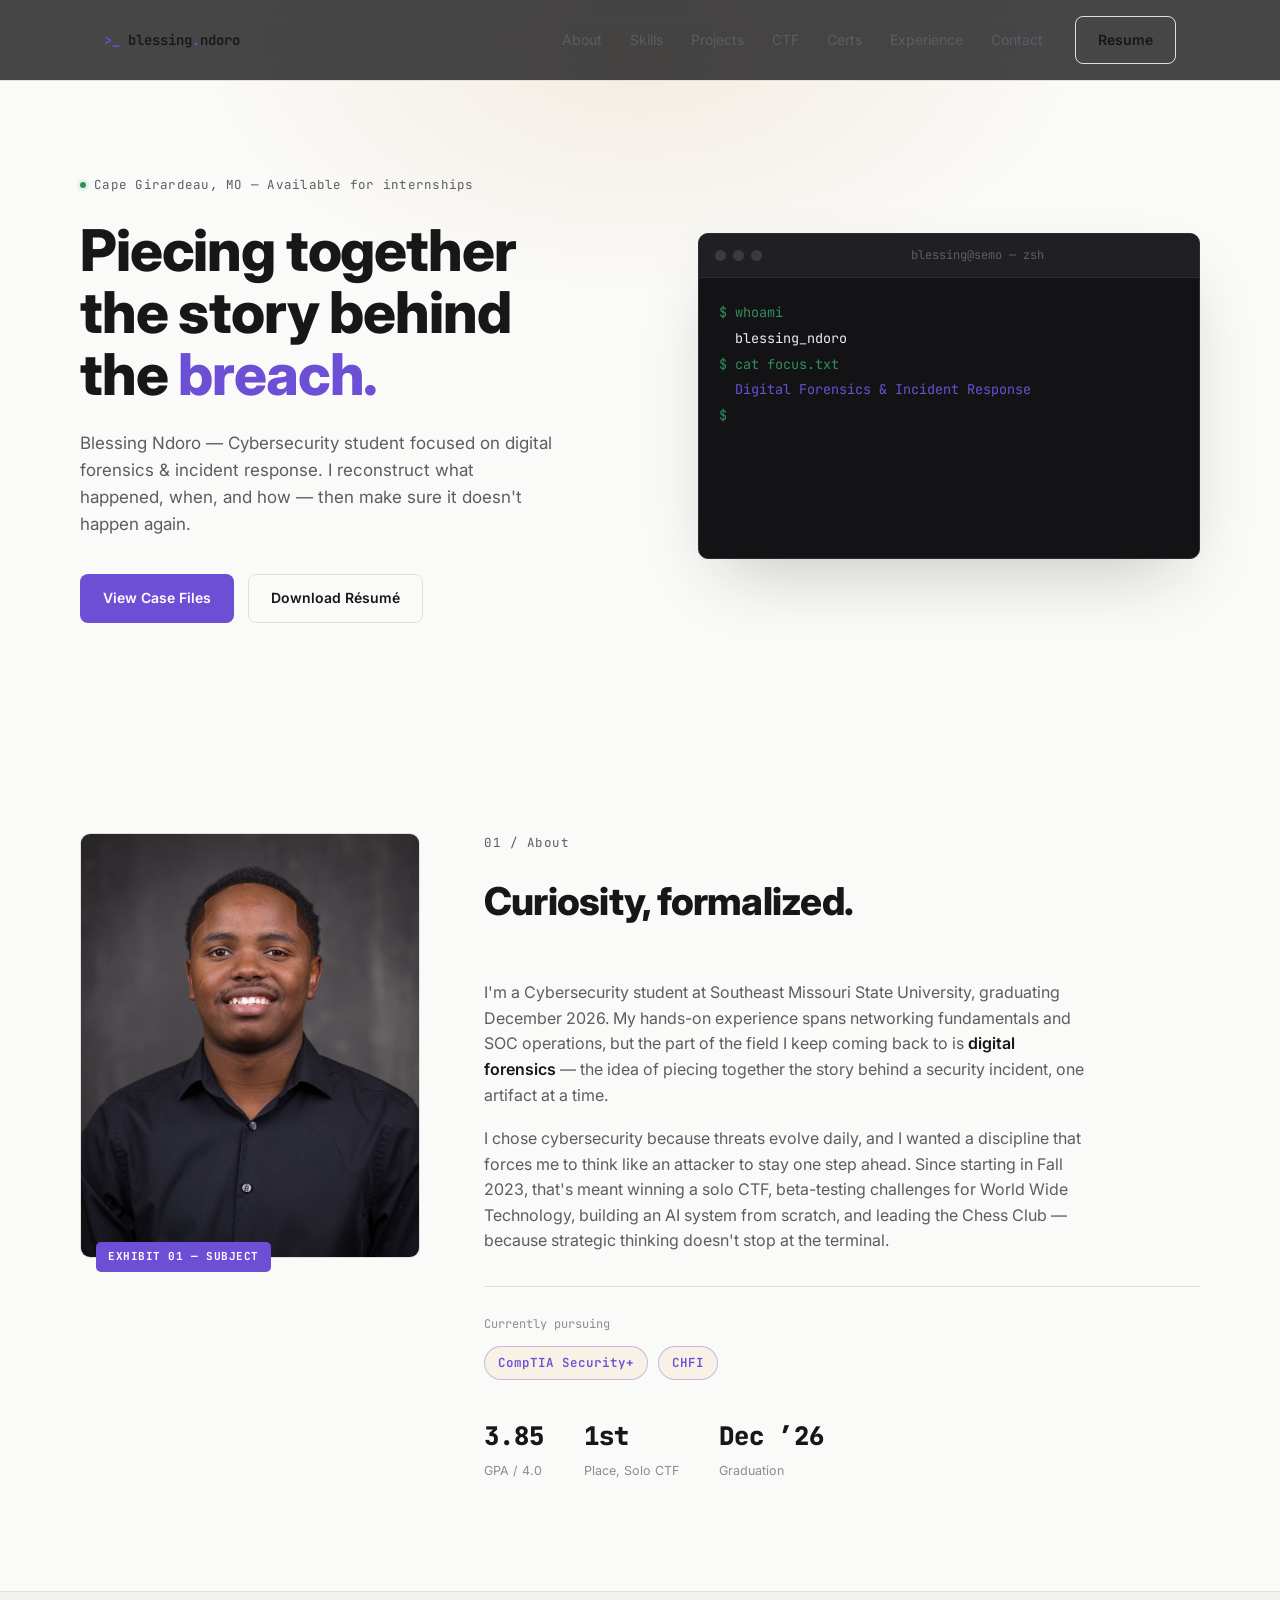
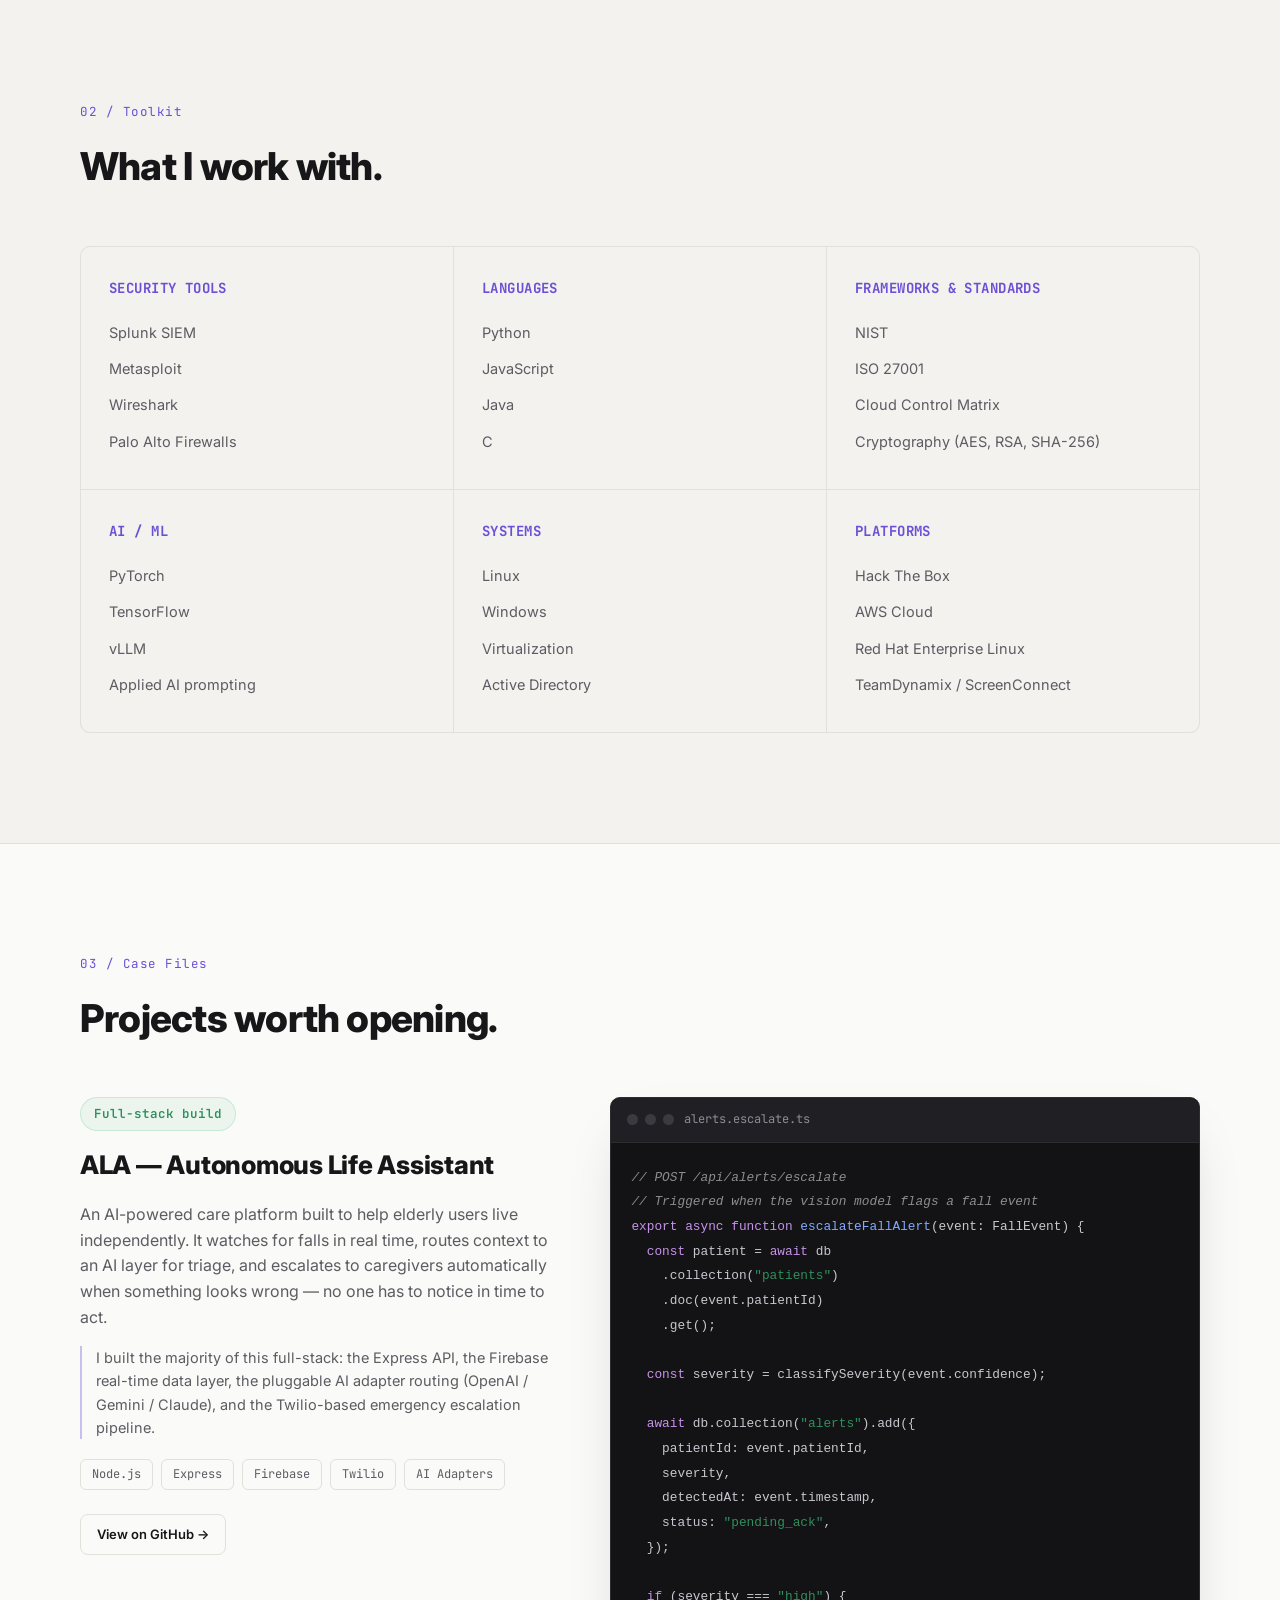
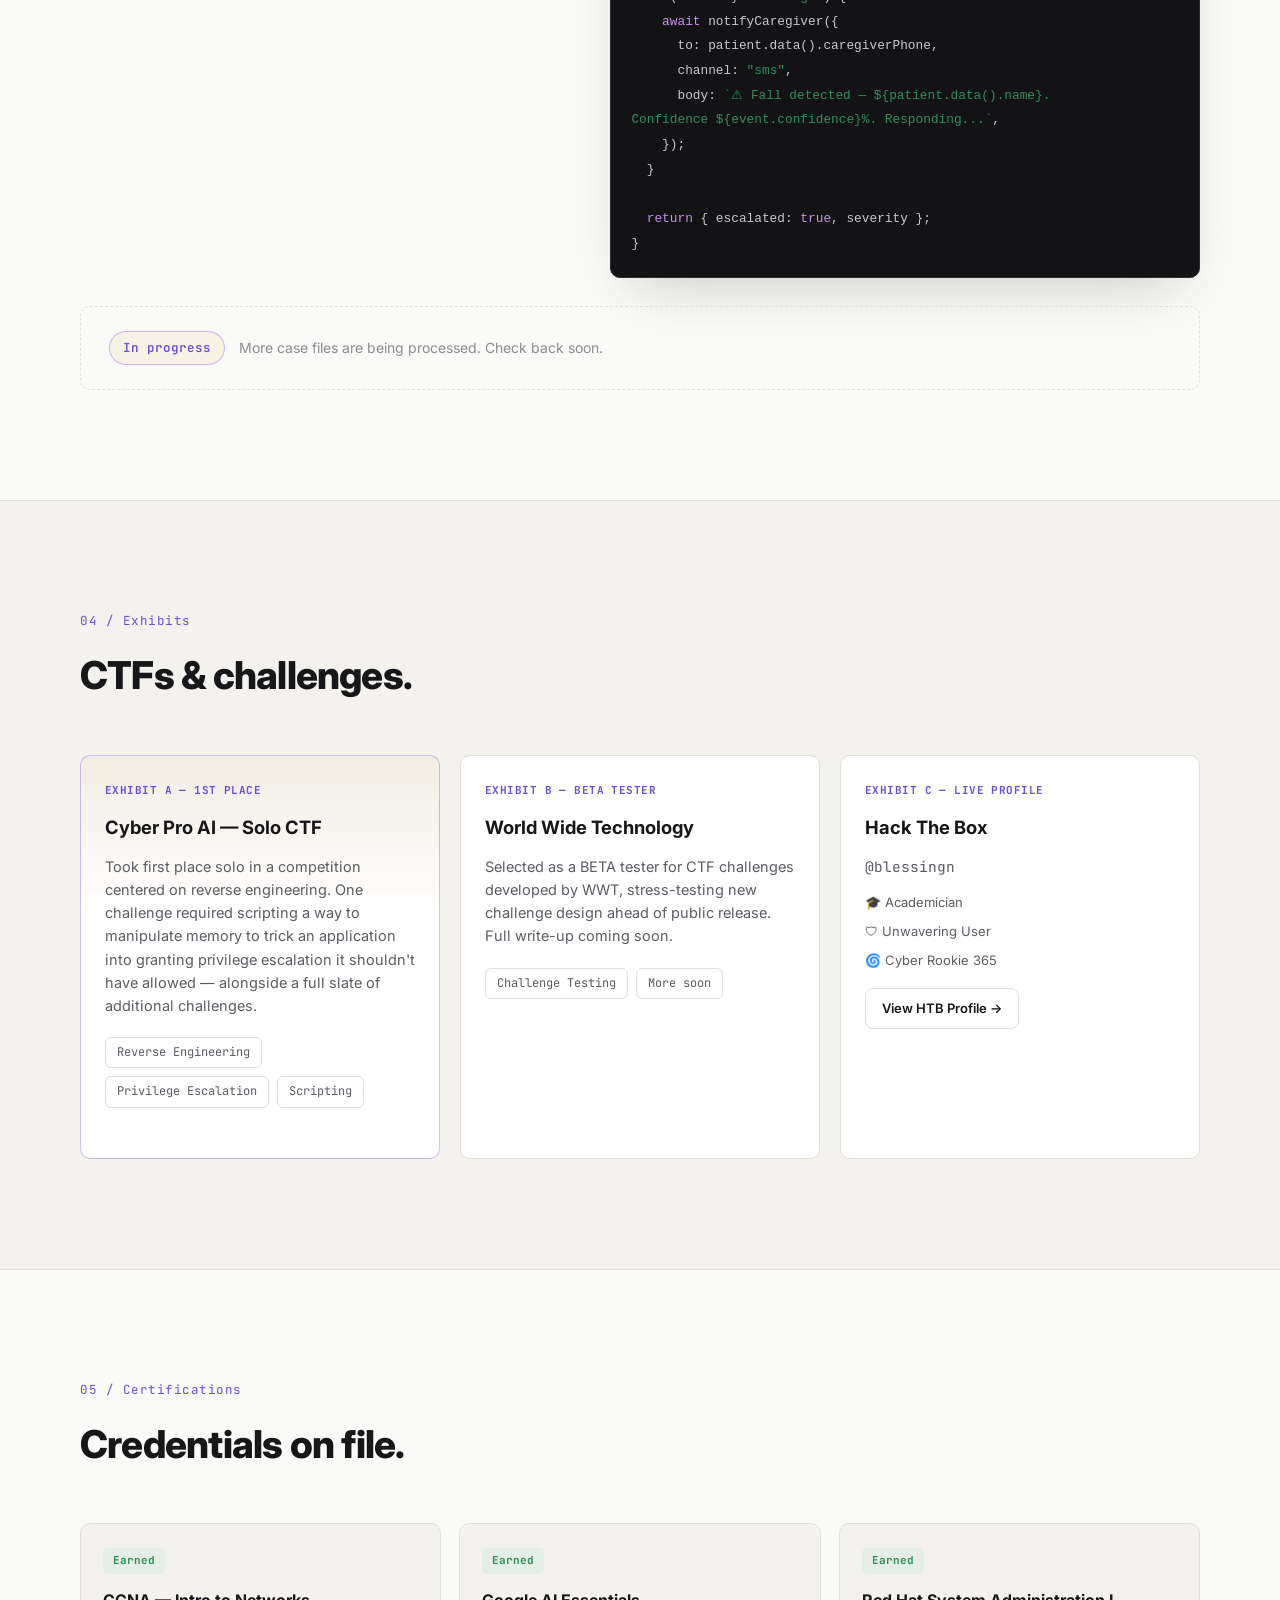
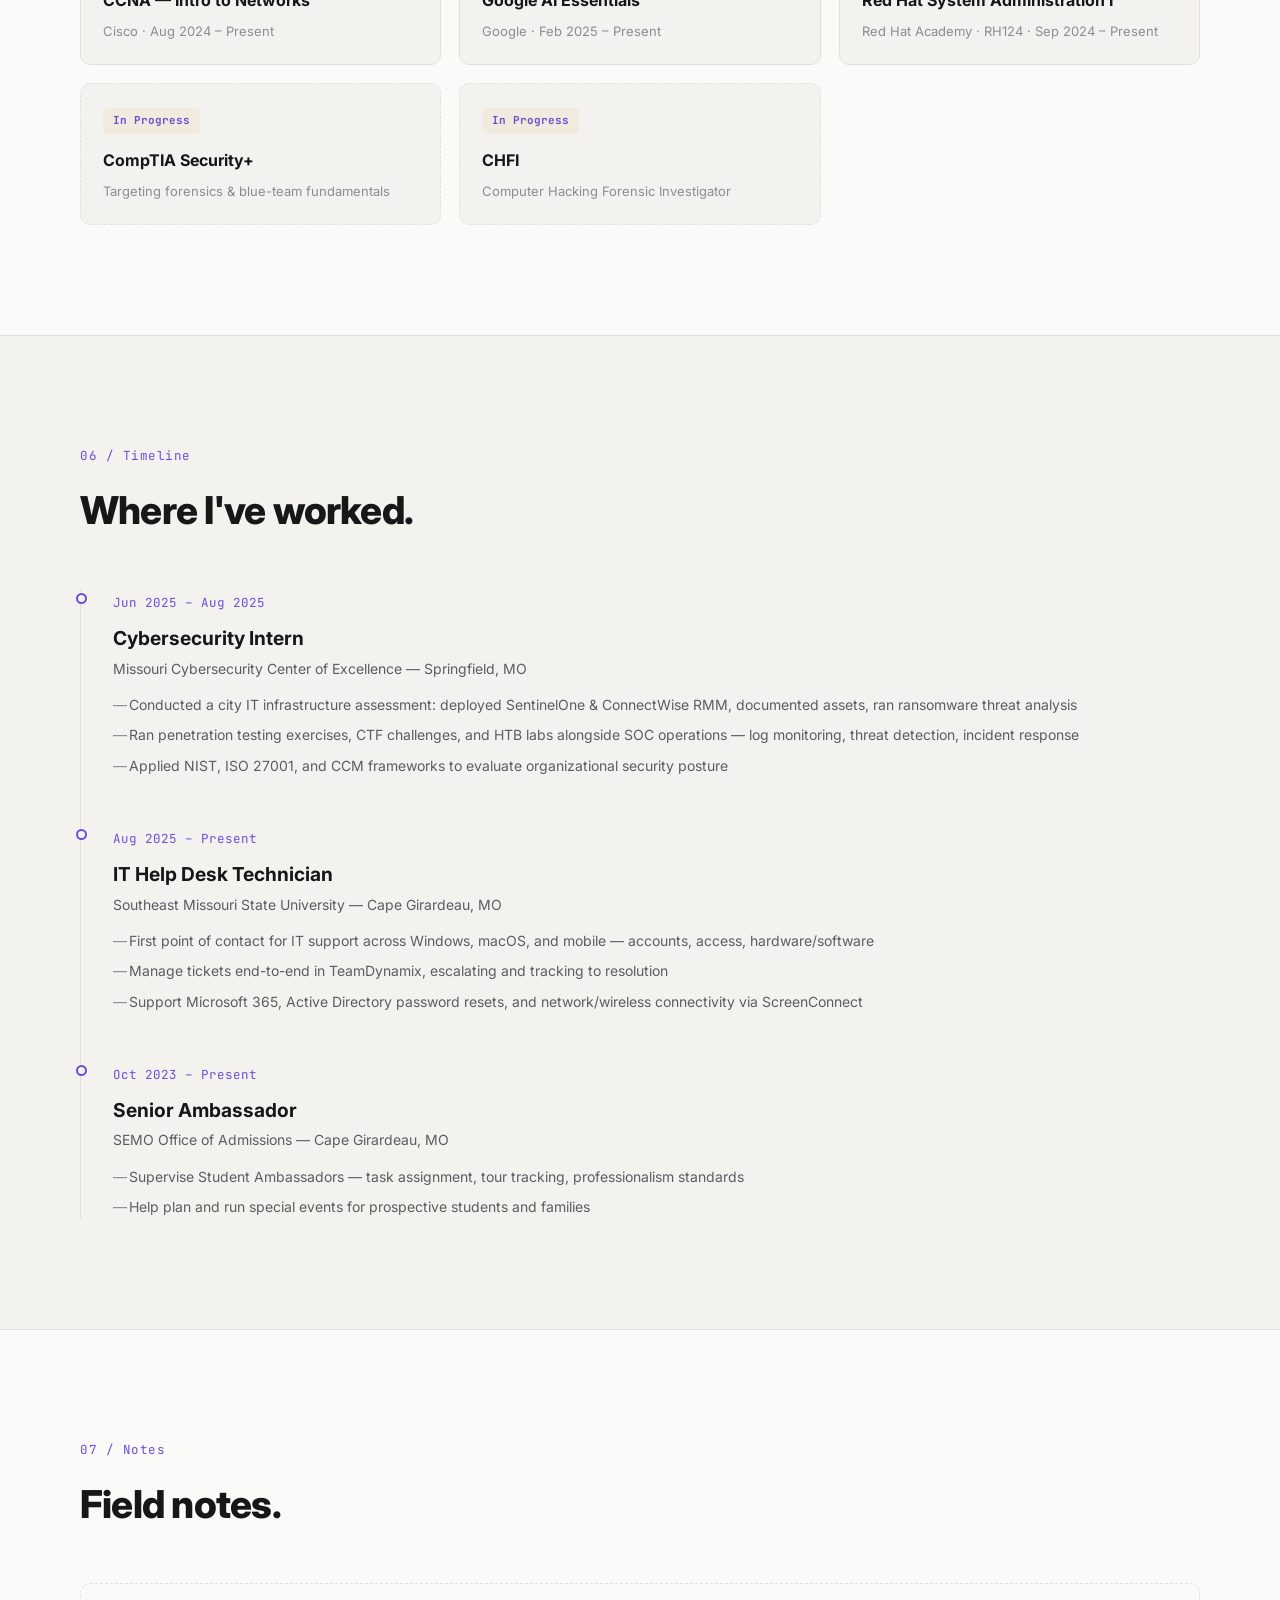
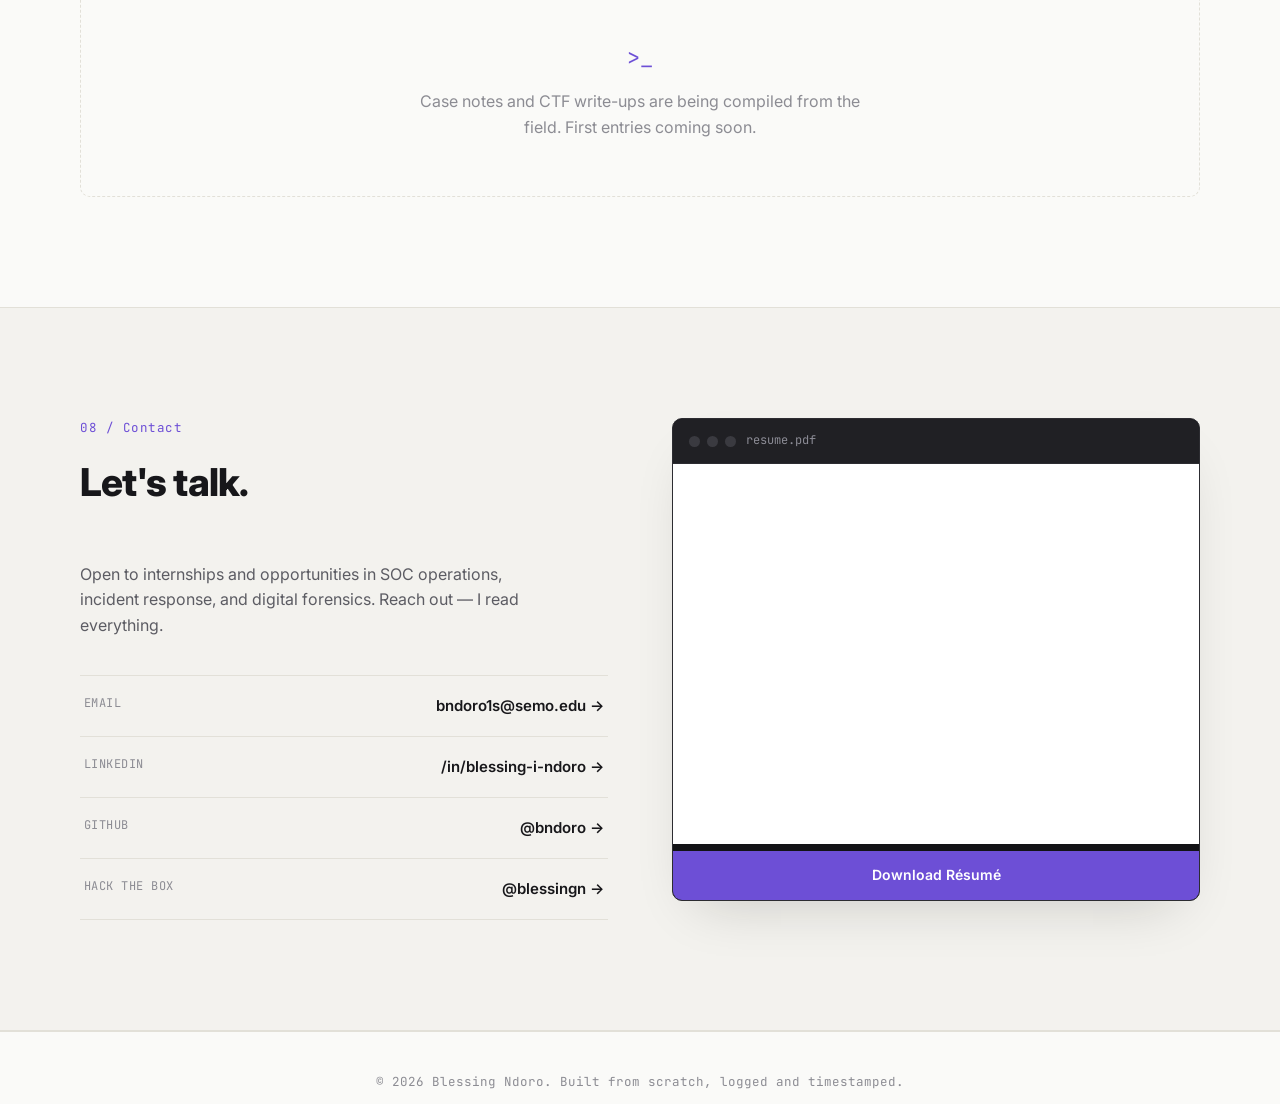
==== cybersec-portfolio/cybersec-portfolio/index.html @ a85f21db "Add files via upload" ====
<!DOCTYPE html>
<html lang="en">
<head>
<meta charset="UTF-8">
<meta name="viewport" content="width=device-width, initial-scale=1.0">
<title>Blessing Ndoro — Cybersecurity &amp; Digital Forensics</title>
<meta name="description" content="Blessing Ndoro — Cybersecurity student at SEMO. Digital forensics, incident response, SOC operations, CTF competitor.">
<link rel="preconnect" href="https://fonts.googleapis.com">
<link rel="preconnect" href="https://fonts.gstatic.com" crossorigin>
<link href="https://fonts.googleapis.com/css2?family=JetBrains+Mono:wght@400;500;600;700&family=Inter:wght@400;500;600;700;800&display=swap" rel="stylesheet">
<link rel="stylesheet" href="css/style.css">
</head>
<body>

<div class="noise-overlay" aria-hidden="true"></div>

<!-- ================= NAV ================= -->
<header class="nav" id="nav">
  <div class="nav-inner">
    <a href="#top" class="nav-brand">
      <span class="nav-brand-glyph">&gt;_</span>
      <span class="nav-brand-text">blessing<span class="accent">.</span>ndoro</span>
    </a>
    <nav class="nav-links" id="navLinks">
      <a href="#about">About</a>
      <a href="#skills">Skills</a>
      <a href="#projects">Projects</a>
      <a href="#ctf">CTF</a>
      <a href="#certifications">Certs</a>
      <a href="#experience">Experience</a>
      <a href="#contact">Contact</a>
    </nav>
    <a href="assets/resume.pdf" target="_blank" class="btn btn-ghost nav-resume">Resume</a>
    <button class="nav-toggle" id="navToggle" aria-label="Toggle menu" aria-expanded="false">
      <span></span><span></span><span></span>
    </button>
  </div>
</header>

<!-- ================= HERO ================= -->
<section class="hero" id="top">
  <div class="hero-inner">
    <div class="hero-copy">
      <p class="eyebrow"><span class="dot"></span>Cape Girardeau, MO — Available for internships</p>
      <h1 class="hero-title">Piecing together<br>the story behind<br>the <span class="accent">breach.</span></h1>
      <p class="hero-sub">Blessing Ndoro — Cybersecurity student focused on digital forensics &amp; incident response. I reconstruct what happened, when, and how — then make sure it doesn't happen again.</p>
      <div class="hero-cta">
        <a href="#projects" class="btn btn-primary">View Case Files</a>
        <a href="assets/resume.pdf" target="_blank" class="btn btn-ghost">Download Résumé</a>
      </div>
    </div>

    <div class="terminal" role="img" aria-label="Terminal window showing a simulated login sequence">
      <div class="terminal-bar">
        <div class="terminal-dots"><span></span><span></span><span></span></div>
        <span class="terminal-title">blessing@semo — zsh</span>
      </div>
      <div class="terminal-body" id="terminalBody"></div>
    </div>
  </div>
  <div class="hero-fade"></div>
</section>

<!-- ================= ABOUT ================= -->
<section class="section" id="about">
  <div class="section-inner about-grid">
    <div class="about-photo-wrap reveal">
      <div class="about-photo">
        <img src="assets/headshot.jpg" alt="Portrait of Blessing Ndoro">
      </div>
      <div class="about-photo-tag">EXHIBIT&nbsp;01 — SUBJECT</div>
    </div>
    <div class="about-copy reveal">
      <p class="section-eyebrow">01 / About</p>
      <h2 class="section-title">Curiosity, formalized.</h2>
      <p>I'm a Cybersecurity student at Southeast Missouri State University, graduating December 2026. My hands-on experience spans networking fundamentals and SOC operations, but the part of the field I keep coming back to is <strong>digital forensics</strong> — the idea of piecing together the story behind a security incident, one artifact at a time.</p>
      <p>I chose cybersecurity because threats evolve daily, and I wanted a discipline that forces me to think like an attacker to stay one step ahead. Since starting in Fall 2023, that's meant winning a solo CTF, beta-testing challenges for World Wide Technology, building an AI system from scratch, and leading the Chess Club — because strategic thinking doesn't stop at the terminal.</p>
      <div class="about-status">
        <span class="status-label">Currently pursuing</span>
        <div class="status-pills">
          <span class="pill pill-progress">CompTIA Security+</span>
          <span class="pill pill-progress">CHFI</span>
        </div>
      </div>
      <div class="about-facts">
        <div class="fact"><span class="fact-num">3.85</span><span class="fact-label">GPA / 4.0</span></div>
        <div class="fact"><span class="fact-num">1st</span><span class="fact-label">Place, Solo CTF</span></div>
        <div class="fact"><span class="fact-num">Dec ’26</span><span class="fact-label">Graduation</span></div>
      </div>
    </div>
  </div>
</section>

<!-- ================= SKILLS ================= -->
<section class="section section-alt" id="skills">
  <div class="section-inner">
    <p class="section-eyebrow reveal">02 / Toolkit</p>
    <h2 class="section-title reveal">What I work with.</h2>
    <div class="skills-grid reveal">

      <div class="skill-card">
        <h3>Security Tools</h3>
        <ul>
          <li>Splunk SIEM</li>
          <li>Metasploit</li>
          <li>Wireshark</li>
          <li>Palo Alto Firewalls</li>
        </ul>
      </div>

      <div class="skill-card">
        <h3>Languages</h3>
        <ul>
          <li>Python</li>
          <li>JavaScript</li>
          <li>Java</li>
          <li>C</li>
        </ul>
      </div>

      <div class="skill-card">
        <h3>Frameworks &amp; Standards</h3>
        <ul>
          <li>NIST</li>
          <li>ISO 27001</li>
          <li>Cloud Control Matrix</li>
          <li>Cryptography (AES, RSA, SHA-256)</li>
        </ul>
      </div>

      <div class="skill-card">
        <h3>AI / ML</h3>
        <ul>
          <li>PyTorch</li>
          <li>TensorFlow</li>
          <li>vLLM</li>
          <li>Applied AI prompting</li>
        </ul>
      </div>

      <div class="skill-card">
        <h3>Systems</h3>
        <ul>
          <li>Linux</li>
          <li>Windows</li>
          <li>Virtualization</li>
          <li>Active Directory</li>
        </ul>
      </div>

      <div class="skill-card">
        <h3>Platforms</h3>
        <ul>
          <li>Hack The Box</li>
          <li>AWS Cloud</li>
          <li>Red Hat Enterprise Linux</li>
          <li>TeamDynamix / ScreenConnect</li>
        </ul>
      </div>

    </div>
  </div>
</section>

<!-- ================= PROJECTS ================= -->
<section class="section" id="projects">
  <div class="section-inner">
    <p class="section-eyebrow reveal">03 / Case Files</p>
    <h2 class="section-title reveal">Projects worth opening.</h2>

    <div class="project-block reveal">
      <div class="project-copy">
        <span class="pill pill-live">Full-stack build</span>
        <h3>ALA — Autonomous Life Assistant</h3>
        <p>An AI-powered care platform built to help elderly users live independently. It watches for falls in real time, routes context to an AI layer for triage, and escalates to caregivers automatically when something looks wrong — no one has to notice in time to act.</p>
        <p class="project-role">I built the majority of this full-stack: the Express API, the Firebase real-time data layer, the pluggable AI adapter routing (OpenAI / Gemini / Claude), and the Twilio-based emergency escalation pipeline.</p>
        <div class="tag-row">
          <span class="tag">Node.js</span>
          <span class="tag">Express</span>
          <span class="tag">Firebase</span>
          <span class="tag">Twilio</span>
          <span class="tag">AI Adapters</span>
        </div>
        <a href="https://github.com/bndoro/AI-Care-Assistant" target="_blank" class="btn btn-ghost btn-small">View on GitHub →</a>
      </div>

      <div class="editor">
        <div class="editor-bar">
          <div class="terminal-dots"><span></span><span></span><span></span></div>
          <span class="editor-tab">alerts.escalate.ts</span>
        </div>
        <pre class="editor-body"><code><span class="c-com">// POST /api/alerts/escalate</span>
<span class="c-com">// Triggered when the vision model flags a fall event</span>
<span class="c-kw">export async function</span> <span class="c-fn">escalateFallAlert</span>(event: FallEvent) {
  <span class="c-kw">const</span> patient = <span class="c-kw">await</span> db
    .collection(<span class="c-str">"patients"</span>)
    .doc(event.patientId)
    .get();

  <span class="c-kw">const</span> severity = classifySeverity(event.confidence);

  <span class="c-kw">await</span> db.collection(<span class="c-str">"alerts"</span>).add({
    patientId: event.patientId,
    severity,
    detectedAt: event.timestamp,
    status: <span class="c-str">"pending_ack"</span>,
  });

  <span class="c-kw">if</span> (severity === <span class="c-str">"high"</span>) {
    <span class="c-kw">await</span> notifyCaregiver({
      to: patient.data().caregiverPhone,
      channel: <span class="c-str">"sms"</span>,
      body: <span class="c-str">`⚠ Fall detected — ${patient.data().name}. </span>
<span class="c-str">Confidence ${event.confidence}%. Responding...`</span>,
    });
  }

  <span class="c-kw">return</span> { escalated: <span class="c-kw">true</span>, severity };
}</code></pre>
      </div>
    </div>

    <div class="project-more reveal">
      <div class="project-more-inner">
        <span class="pill pill-progress">In progress</span>
        <p>More case files are being processed. Check back soon.</p>
      </div>
    </div>
  </div>
</section>

<!-- ================= CTF ================= -->
<section class="section section-alt" id="ctf">
  <div class="section-inner">
    <p class="section-eyebrow reveal">04 / Exhibits</p>
    <h2 class="section-title reveal">CTFs &amp; challenges.</h2>

    <div class="exhibit-grid reveal">

      <div class="exhibit-card exhibit-featured">
        <div class="exhibit-tag">EXHIBIT A — 1ST PLACE</div>
        <h3>Cyber Pro AI — Solo CTF</h3>
        <p>Took first place solo in a competition centered on reverse engineering. One challenge required scripting a way to manipulate memory to trick an application into granting privilege escalation it shouldn't have allowed — alongside a full slate of additional challenges.</p>
        <div class="tag-row">
          <span class="tag">Reverse Engineering</span>
          <span class="tag">Privilege Escalation</span>
          <span class="tag">Scripting</span>
        </div>
      </div>

      <div class="exhibit-card">
        <div class="exhibit-tag">EXHIBIT B — BETA TESTER</div>
        <h3>World Wide Technology</h3>
        <p>Selected as a BETA tester for CTF challenges developed by WWT, stress-testing new challenge design ahead of public release. Full write-up coming soon.</p>
        <div class="tag-row">
          <span class="tag">Challenge Testing</span>
          <span class="tag">More soon</span>
        </div>
      </div>

      <div class="exhibit-card exhibit-htb">
        <div class="exhibit-tag">EXHIBIT C — LIVE PROFILE</div>
        <h3>Hack The Box</h3>
        <p class="htb-handle">@blessingn</p>
        <div class="htb-badges">
          <span class="badge">🎓 Academician</span>
          <span class="badge">🛡 Unwavering User</span>
          <span class="badge">🌀 Cyber Rookie 365</span>
        </div>
        <a href="https://profile.hackthebox.com/profile/01a01ab1-17c6-7104-8852-05320f98133a" target="_blank" class="btn btn-ghost btn-small">View HTB Profile →</a>
      </div>

    </div>
  </div>
</section>

<!-- ================= CERTIFICATIONS ================= -->
<section class="section" id="certifications">
  <div class="section-inner">
    <p class="section-eyebrow reveal">05 / Certifications</p>
    <h2 class="section-title reveal">Credentials on file.</h2>

    <div class="cert-grid reveal">
      <div class="cert-card">
        <div class="cert-status status-earned">Earned</div>
        <h3>CCNA — Intro to Networks</h3>
        <p>Cisco · Aug 2024 – Present</p>
      </div>
      <div class="cert-card">
        <div class="cert-status status-earned">Earned</div>
        <h3>Google AI Essentials</h3>
        <p>Google · Feb 2025 – Present</p>
      </div>
      <div class="cert-card">
        <div class="cert-status status-earned">Earned</div>
        <h3>Red Hat System Administration I</h3>
        <p>Red Hat Academy · RH124 · Sep 2024 – Present</p>
      </div>
      <div class="cert-card cert-progress">
        <div class="cert-status status-progress">In Progress</div>
        <h3>CompTIA Security+</h3>
        <p>Targeting forensics &amp; blue-team fundamentals</p>
      </div>
      <div class="cert-card cert-progress">
        <div class="cert-status status-progress">In Progress</div>
        <h3>CHFI</h3>
        <p>Computer Hacking Forensic Investigator</p>
      </div>
    </div>
  </div>
</section>

<!-- ================= EXPERIENCE ================= -->
<section class="section section-alt" id="experience">
  <div class="section-inner">
    <p class="section-eyebrow reveal">06 / Timeline</p>
    <h2 class="section-title reveal">Where I've worked.</h2>

    <div class="timeline reveal">

      <div class="timeline-item">
        <div class="timeline-marker"></div>
        <div class="timeline-content">
          <span class="timeline-date">Jun 2025 – Aug 2025</span>
          <h3>Cybersecurity Intern</h3>
          <p class="timeline-org">Missouri Cybersecurity Center of Excellence — Springfield, MO</p>
          <ul>
            <li>Conducted a city IT infrastructure assessment: deployed SentinelOne &amp; ConnectWise RMM, documented assets, ran ransomware threat analysis</li>
            <li>Ran penetration testing exercises, CTF challenges, and HTB labs alongside SOC operations — log monitoring, threat detection, incident response</li>
            <li>Applied NIST, ISO 27001, and CCM frameworks to evaluate organizational security posture</li>
          </ul>
        </div>
      </div>

      <div class="timeline-item">
        <div class="timeline-marker"></div>
        <div class="timeline-content">
          <span class="timeline-date">Aug 2025 – Present</span>
          <h3>IT Help Desk Technician</h3>
          <p class="timeline-org">Southeast Missouri State University — Cape Girardeau, MO</p>
          <ul>
            <li>First point of contact for IT support across Windows, macOS, and mobile — accounts, access, hardware/software</li>
            <li>Manage tickets end-to-end in TeamDynamix, escalating and tracking to resolution</li>
            <li>Support Microsoft 365, Active Directory password resets, and network/wireless connectivity via ScreenConnect</li>
          </ul>
        </div>
      </div>

      <div class="timeline-item">
        <div class="timeline-marker"></div>
        <div class="timeline-content">
          <span class="timeline-date">Oct 2023 – Present</span>
          <h3>Senior Ambassador</h3>
          <p class="timeline-org">SEMO Office of Admissions — Cape Girardeau, MO</p>
          <ul>
            <li>Supervise Student Ambassadors — task assignment, tour tracking, professionalism standards</li>
            <li>Help plan and run special events for prospective students and families</li>
          </ul>
        </div>
      </div>

    </div>
  </div>
</section>

<!-- ================= BLOG ================= -->
<section class="section" id="blog">
  <div class="section-inner">
    <p class="section-eyebrow reveal">07 / Notes</p>
    <h2 class="section-title reveal">Field notes.</h2>
    <div class="blog-empty reveal">
      <div class="blog-empty-glyph">&gt;_</div>
      <p>Case notes and CTF write-ups are being compiled from the field. First entries coming soon.</p>
    </div>
  </div>
</section>

<!-- ================= CONTACT ================= -->
<section class="section section-alt" id="contact">
  <div class="section-inner contact-grid">
    <div class="reveal">
      <p class="section-eyebrow">08 / Contact</p>
      <h2 class="section-title">Let's talk.</h2>
      <p class="contact-copy">Open to internships and opportunities in SOC operations, incident response, and digital forensics. Reach out — I read everything.</p>
      <div class="contact-links">
        <a href="mailto:bndoro1s@semo.edu" class="contact-link">
          <span class="contact-link-label">Email</span>
          <span class="contact-link-value">bndoro1s@semo.edu →</span>
        </a>
        <a href="https://www.linkedin.com/in/blessing-i-ndoro/" target="_blank" class="contact-link">
          <span class="contact-link-label">LinkedIn</span>
          <span class="contact-link-value">/in/blessing-i-ndoro →</span>
        </a>
        <a href="https://github.com/bndoro" target="_blank" class="contact-link">
          <span class="contact-link-label">GitHub</span>
          <span class="contact-link-value">@bndoro →</span>
        </a>
        <a href="https://profile.hackthebox.com/profile/01a01ab1-17c6-7104-8852-05320f98133a" target="_blank" class="contact-link">
          <span class="contact-link-label">Hack The Box</span>
          <span class="contact-link-value">@blessingn →</span>
        </a>
      </div>
    </div>

    <div class="resume-panel reveal">
      <div class="resume-panel-bar">
        <div class="terminal-dots"><span></span><span></span><span></span></div>
        <span class="editor-tab">resume.pdf</span>
      </div>
      <iframe src="assets/resume.pdf" title="Blessing Ndoro Résumé" class="resume-frame"></iframe>
      <a href="assets/resume.pdf" target="_blank" class="btn btn-primary resume-download">Download Résumé</a>
    </div>
  </div>
</section>

<footer class="footer">
  <p>© 2026 Blessing Ndoro. Built from scratch, logged and timestamped.</p>
</footer>

<script src="js/main.js"></script>
</body>
</html>
---- cybersec-portfolio/cybersec-portfolio/css/style.css ----
/* ============ TOKENS ============ */
:root{
  --bg: #fafaf8;
  --bg-alt: #f3f2ee;
  --surface: #ffffff;
  --surface-2: #f0efea;
  --border: #e2e0d8;
  --text: #17171a;
  --text-muted: #5c5c63;
  --text-dim: #8c8c93;
  --accent: #6d4fd6;
  --accent-dim: rgba(109, 79, 214, 0.08);
  --accent-line: rgba(109, 79, 214, 0.35);
  --green: #2f8f5b;

  /* dark panels (terminal / code editor) stay dark for contrast, like an editor floating on a light page */
  --panel-bg: #131316;
  --panel-surface: #1a1a1e;
  --panel-surface-2: #202024;
  --panel-border: #2c2c31;
  --panel-text: #ededf0;
  --panel-text-muted: #8c8c96;
  --panel-text-dim: #5c5c66;

  --font-display: 'Inter', -apple-system, sans-serif;
  --font-mono: 'JetBrains Mono', 'SF Mono', monospace;
  --radius: 10px;
  --max-w: 1120px;
}

*{margin:0;padding:0;box-sizing:border-box;}
html{scroll-behavior:smooth;}

@media (prefers-reduced-motion: reduce){
  html{scroll-behavior:auto;}
  *{animation-duration:0.01ms !important; animation-iteration-count:1 !important; transition-duration:0.01ms !important;}
}

body{
  background:var(--bg);
  color:var(--text);
  font-family:var(--font-display);
  font-size:16px;
  line-height:1.6;
  -webkit-font-smoothing:antialiased;
  overflow-x:hidden;
}

a{color:inherit;text-decoration:none;}
ul{list-style:none;}
img{max-width:100%;display:block;}

.accent{color:var(--accent);}

::selection{background:var(--accent-dim);color:var(--accent);}

:focus-visible{
  outline:2px solid var(--accent);
  outline-offset:3px;
  border-radius:4px;
}

.noise-overlay{
  position:fixed; inset:0; pointer-events:none; z-index:1;
  background-image:radial-gradient(rgba(255,255,255,0.02) 1px, transparent 1px);
  background-size:3px 3px;
  opacity:0.4;
}

/* ============ BUTTONS ============ */
.btn{
  display:inline-flex;
  align-items:center;
  gap:6px;
  padding:12px 22px;
  border-radius:8px;
  font-size:14px;
  font-weight:600;
  font-family:var(--font-display);
  transition:all 0.18s ease;
  border:1px solid transparent;
  cursor:pointer;
}
.btn-primary{
  background:var(--accent);
  color:#ffffff;
}
.btn-primary:hover{
  background:#7f5bc0;
  transform:translateY(-1px);
}
.btn-ghost{
  background:transparent;
  border-color:var(--border);
  color:var(--text);
}
.btn-ghost:hover{
  border-color:var(--accent-line);
  color:var(--accent);
}
.btn-small{
  padding:9px 16px;
  font-size:13px;
}

/* ============ NAV ============ */
.nav{
  position:fixed; top:0; left:0; right:0; z-index:100;
  backdrop-filter:blur(12px);
  background:rgba(250,250,248,0.85);
  border-bottom:1px solid var(--border);
}
.nav-inner{
  max-width:var(--max-w);
  margin:0 auto;
  padding:16px 24px;
  display:flex;
  align-items:center;
  gap:32px;
}
.nav-brand{
  display:flex;
  align-items:center;
  gap:8px;
  font-family:var(--font-mono);
  font-weight:600;
  font-size:14px;
  margin-right:auto;
}
.nav-brand-glyph{color:var(--accent);}
.nav-links{
  display:flex;
  gap:28px;
}
.nav-links a{
  font-size:14px;
  color:var(--text-muted);
  transition:color 0.15s ease;
  white-space:nowrap;
}
.nav-links a:hover{color:var(--text);}
.nav-resume{white-space:nowrap;}
.nav-toggle{
  display:none;
  flex-direction:column;
  gap:5px;
  background:none;
  border:none;
  cursor:pointer;
  padding:4px;
}
.nav-toggle span{
  width:22px; height:2px; background:var(--text); display:block; border-radius:2px;
}

/* ============ HERO ============ */
.hero{
  position:relative;
  padding:170px 24px 100px;
  overflow:hidden;
}
.hero::before{
  content:'';
  position:absolute;
  top:-200px; left:50%;
  width:900px; height:500px;
  background:radial-gradient(ellipse, rgba(185,112,31,0.10), transparent 70%);
  transform:translateX(-50%);
  pointer-events:none;
}
.hero-inner{
  max-width:var(--max-w);
  margin:0 auto;
  display:grid;
  grid-template-columns:1.05fr 0.95fr;
  gap:64px;
  align-items:center;
  position:relative;
  z-index:2;
}
.eyebrow{
  display:inline-flex;
  align-items:center;
  gap:8px;
  font-family:var(--font-mono);
  font-size:12.5px;
  color:var(--text-muted);
  margin-bottom:24px;
  letter-spacing:0.02em;
}
.eyebrow .dot{
  width:6px; height:6px; border-radius:50%;
  background:var(--green);
  box-shadow:0 0 0 3px rgba(107,207,154,0.15);
}
.hero-title{
  font-size:clamp(2.4rem, 5vw, 3.6rem);
  font-weight:800;
  line-height:1.08;
  letter-spacing:-0.02em;
  margin-bottom:24px;
}
.hero-sub{
  font-size:17px;
  color:var(--text-muted);
  max-width:480px;
  margin-bottom:36px;
}
.hero-cta{display:flex; gap:14px; flex-wrap:wrap;}

/* Terminal */
.terminal{
  background:var(--panel-bg);
  border:1px solid var(--panel-border);
  border-radius:var(--radius);
  overflow:hidden;
  box-shadow:0 30px 70px -25px rgba(20,20,15,0.25);
}
.terminal-bar{
  display:flex;
  align-items:center;
  gap:10px;
  padding:12px 16px;
  border-bottom:1px solid var(--panel-border);
  background:var(--panel-surface-2);
}
.terminal-dots{display:flex; gap:7px;}
.terminal-dots span{
  width:11px; height:11px; border-radius:50%;
  background:#3a3a40;
}
.terminal-title{
  font-family:var(--font-mono);
  font-size:12px;
  color:var(--panel-text-dim);
  margin:0 auto;
}
.terminal-body{
  padding:22px 20px;
  font-family:var(--font-mono);
  font-size:13.5px;
  line-height:1.9;
  min-height:280px;
  color:var(--panel-text-muted);
}
.terminal-body .tline{display:block; white-space:pre-wrap;}
.terminal-body .prompt{color:var(--green);}
.terminal-body .out{color:var(--panel-text);}
.terminal-body .accent-out{color:var(--accent);}
.cursor{
  display:inline-block;
  width:8px; height:15px;
  background:var(--accent);
  vertical-align:middle;
  margin-left:2px;
  animation:blink 1s step-end infinite;
}
@keyframes blink{
  0%,49%{opacity:1;}
  50%,100%{opacity:0;}
}

.hero-fade{
  position:absolute; bottom:0; left:0; right:0; height:120px;
  background:linear-gradient(to bottom, transparent, var(--bg));
  pointer-events:none;
}

/* ============ SECTIONS (generic) ============ */
.section{
  padding:110px 24px;
}
.section-alt{
  background:var(--bg-alt);
  border-top:1px solid var(--border);
  border-bottom:1px solid var(--border);
}
.section-inner{
  max-width:var(--max-w);
  margin:0 auto;
}
.section-eyebrow{
  font-family:var(--font-mono);
  font-size:12.5px;
  color:var(--accent);
  letter-spacing:0.04em;
  margin-bottom:14px;
}
.section-title{
  font-size:clamp(1.8rem, 3.2vw, 2.4rem);
  font-weight:800;
  letter-spacing:-0.02em;
  margin-bottom:48px;
}

.reveal{
  opacity:0;
  transform:translateY(18px);
  transition:opacity 0.6s ease, transform 0.6s ease;
}
.reveal.in-view{
  opacity:1;
  transform:translateY(0);
}

/* ============ ABOUT ============ */
.about-grid{
  display:grid;
  grid-template-columns:340px 1fr;
  gap:64px;
  align-items:start;
}
.about-photo-wrap{position:relative;}
.about-photo{
  border-radius:var(--radius);
  overflow:hidden;
  border:1px solid var(--border);
  aspect-ratio:4/5;
}
.about-photo img{width:100%; height:100%; object-fit:cover;}
.about-photo-tag{
  position:absolute; bottom:-14px; left:16px;
  background:var(--accent);
  color:#ffffff;
  font-family:var(--font-mono);
  font-size:11px;
  font-weight:700;
  letter-spacing:0.05em;
  padding:6px 12px;
  border-radius:5px;
}
.about-copy p{color:var(--text-muted); margin-bottom:18px; max-width:60ch;}
.about-copy p strong{color:var(--text); font-weight:600;}
.about-status{
  margin:32px 0 36px;
  padding-top:28px;
  border-top:1px solid var(--border);
}
.status-label{
  font-family:var(--font-mono);
  font-size:12px;
  color:var(--text-dim);
  display:block;
  margin-bottom:12px;
}
.status-pills{display:flex; gap:10px; flex-wrap:wrap;}
.pill{
  display:inline-block;
  font-size:12.5px;
  font-weight:600;
  padding:6px 13px;
  border-radius:20px;
  font-family:var(--font-mono);
}
.pill-progress{
  background:rgba(224,162,81,0.1);
  color:var(--accent);
  border:1px solid var(--accent-line);
}
.pill-live{
  background:rgba(107,207,154,0.1);
  color:var(--green);
  border:1px solid rgba(107,207,154,0.3);
}
.about-facts{
  display:flex;
  gap:40px;
}
.fact{display:flex; flex-direction:column; gap:4px;}
.fact-num{font-size:1.6rem; font-weight:800; font-family:var(--font-mono); color:var(--text);}
.fact-label{font-size:12.5px; color:var(--text-dim);}

/* ============ SKILLS ============ */
.skills-grid{
  display:grid;
  grid-template-columns:repeat(3, 1fr);
  gap:1px;
  background:var(--border);
  border:1px solid var(--border);
  border-radius:var(--radius);
  overflow:hidden;
}
.skill-card{
  background:var(--bg-alt);
  padding:30px 28px;
  transition:background 0.2s ease;
}
.skill-card:hover{
  background:var(--surface);
}
.skill-card h3{
  font-size:14px;
  font-weight:700;
  margin-bottom:16px;
  color:var(--accent);
  font-family:var(--font-mono);
  text-transform:uppercase;
  letter-spacing:0.03em;
}
.skill-card li{
  font-size:14.5px;
  color:var(--text-muted);
  padding:6px 0;
  border-top:1px solid rgba(255,255,255,0.04);
}
.skill-card li:first-child{border-top:none;}

/* ============ PROJECTS ============ */
.project-block{
  display:grid;
  grid-template-columns:0.9fr 1.1fr;
  gap:48px;
  align-items:start;
  margin-bottom:28px;
}
.project-copy h3{
  font-size:1.6rem;
  font-weight:800;
  margin:14px 0 16px;
  letter-spacing:-0.01em;
}
.project-copy p{
  color:var(--text-muted);
  margin-bottom:16px;
  max-width:52ch;
}
.project-role{
  font-size:14.5px;
  border-left:2px solid var(--accent-line);
  padding-left:14px;
}
.tag-row{display:flex; flex-wrap:wrap; gap:8px; margin:20px 0 24px;}
.tag{
  font-family:var(--font-mono);
  font-size:12px;
  color:var(--text-muted);
  border:1px solid var(--border);
  padding:5px 11px;
  border-radius:6px;
}

.editor{
  background:var(--panel-bg);
  border:1px solid var(--panel-border);
  border-radius:var(--radius);
  overflow:hidden;
  box-shadow:0 24px 55px -22px rgba(20,20,15,0.22);
}
.editor-bar{
  display:flex;
  align-items:center;
  gap:10px;
  padding:12px 16px;
  background:var(--panel-surface-2);
  border-bottom:1px solid var(--panel-border);
}
.editor-tab{
  font-family:var(--font-mono);
  font-size:12px;
  color:var(--panel-text-muted);
}
.editor-body{
  padding:22px 20px;
  font-family:var(--font-mono);
  font-size:12.8px;
  line-height:1.85;
  color:#c7c7cf;
  overflow-x:auto;
}
.c-com{color:var(--text-dim); font-style:italic;}
.c-kw{color:#c792ea;}
.c-fn{color:#82aaff;}
.c-str{color:var(--green);}

.project-more{
  border:1px dashed var(--border);
  border-radius:var(--radius);
  padding:24px 28px;
}
.project-more-inner{display:flex; align-items:center; gap:14px;}
.project-more p{color:var(--text-dim); font-size:14px;}

/* ============ CTF / EXHIBITS ============ */
.exhibit-grid{
  display:grid;
  grid-template-columns:repeat(3, 1fr);
  gap:20px;
}
.exhibit-card{
  background:var(--surface);
  border:1px solid var(--border);
  border-radius:var(--radius);
  padding:26px 24px;
  transition:transform 0.2s ease, border-color 0.2s ease;
}
.exhibit-card:hover{
  transform:translateY(-4px);
  border-color:var(--accent-line);
}
.exhibit-featured{
  background:linear-gradient(180deg, rgba(224,162,81,0.06), var(--surface) 40%);
  border-color:var(--accent-line);
}
.exhibit-tag{
  font-family:var(--font-mono);
  font-size:11px;
  font-weight:700;
  letter-spacing:0.04em;
  color:var(--accent);
  margin-bottom:14px;
}
.exhibit-card h3{font-size:1.15rem; font-weight:700; margin-bottom:12px;}
.exhibit-card p{color:var(--text-muted); font-size:14.5px; margin-bottom:16px;}
.htb-handle{
  font-family:var(--font-mono);
  color:var(--green);
  font-size:15px;
  margin-bottom:14px !important;
}
.htb-badges{display:flex; flex-direction:column; gap:8px; margin-bottom:18px;}
.badge{font-size:13px; color:var(--text-muted);}

/* ============ CERTIFICATIONS ============ */
.cert-grid{
  display:grid;
  grid-template-columns:repeat(3, 1fr);
  gap:18px;
}
.cert-card{
  border:1px solid var(--border);
  border-radius:var(--radius);
  padding:22px;
  background:var(--bg-alt);
}
.cert-progress{border-style:dashed;}
.cert-status{
  display:inline-block;
  font-family:var(--font-mono);
  font-size:11px;
  font-weight:700;
  padding:4px 10px;
  border-radius:5px;
  margin-bottom:14px;
}
.status-earned{background:rgba(107,207,154,0.1); color:var(--green);}
.status-progress{background:rgba(224,162,81,0.1); color:var(--accent);}
.cert-card h3{font-size:1rem; font-weight:700; margin-bottom:8px;}
.cert-card p{font-size:13px; color:var(--text-dim);}

/* ============ TIMELINE ============ */
.timeline{
  position:relative;
  padding-left:32px;
  border-left:1px solid var(--border);
}
.timeline-item{
  position:relative;
  padding-bottom:48px;
}
.timeline-item:last-child{padding-bottom:0;}
.timeline-marker{
  position:absolute;
  left:-37px; top:4px;
  width:11px; height:11px;
  border-radius:50%;
  background:var(--bg-alt);
  border:2px solid var(--accent);
}
.timeline-date{
  font-family:var(--font-mono);
  font-size:12.5px;
  color:var(--accent);
}
.timeline-content h3{font-size:1.2rem; font-weight:700; margin:8px 0 4px;}
.timeline-org{color:var(--text-muted); font-size:14px; margin-bottom:14px;}
.timeline-content ul{display:flex; flex-direction:column; gap:8px;}
.timeline-content li{
  font-size:14px;
  color:var(--text-muted);
  padding-left:16px;
  position:relative;
}
.timeline-content li::before{
  content:'—';
  position:absolute; left:0; color:var(--text-dim);
}

/* ============ BLOG ============ */
.blog-empty{
  border:1px dashed var(--border);
  border-radius:var(--radius);
  padding:56px 32px;
  text-align:center;
}
.blog-empty-glyph{
  font-family:var(--font-mono);
  color:var(--accent);
  font-size:22px;
  margin-bottom:14px;
}
.blog-empty p{color:var(--text-dim); max-width:44ch; margin:0 auto;}

/* ============ CONTACT ============ */
.contact-grid{
  display:grid;
  grid-template-columns:1fr 1fr;
  gap:64px;
  align-items:start;
}
.contact-copy{color:var(--text-muted); max-width:46ch; margin-bottom:36px;}
.contact-links{display:flex; flex-direction:column; border-top:1px solid var(--border);}
.contact-link{
  display:flex;
  justify-content:space-between;
  padding:18px 4px;
  border-bottom:1px solid var(--border);
  transition:padding-left 0.15s ease, color 0.15s ease;
}
.contact-link:hover{
  padding-left:10px;
  color:var(--accent);
}
.contact-link-label{
  font-family:var(--font-mono);
  font-size:12px;
  color:var(--text-dim);
  text-transform:uppercase;
  letter-spacing:0.04em;
}
.contact-link-value{font-weight:600; font-size:15px;}

.resume-panel{
  border:1px solid var(--panel-border);
  border-radius:var(--radius);
  overflow:hidden;
  background:var(--panel-bg);
  box-shadow:0 24px 55px -25px rgba(20,20,15,0.2);
}
.resume-panel-bar{
  display:flex; align-items:center; gap:10px;
  padding:12px 16px;
  background:var(--panel-surface-2);
  border-bottom:1px solid var(--panel-border);
}
.resume-panel .editor-tab{ color:var(--panel-text-muted); }
.resume-frame{
  width:100%;
  height:380px;
  border:none;
  background:#fff;
}
.resume-download{
  width:100%;
  border-radius:0;
  justify-content:center;
}

/* ============ FOOTER ============ */
.footer{
  padding:40px 24px;
  text-align:center;
  border-top:1px solid var(--border);
}
.footer p{
  font-family:var(--font-mono);
  font-size:12.5px;
  color:var(--text-dim);
}

/* ============ RESPONSIVE ============ */
@media (max-width: 900px){
  .hero-inner{grid-template-columns:1fr; gap:48px;}
  .about-grid{grid-template-columns:1fr;}
  .about-photo-wrap{max-width:280px;}
  .skills-grid{grid-template-columns:repeat(2, 1fr);}
  .project-block{grid-template-columns:1fr;}
  .exhibit-grid{grid-template-columns:1fr;}
  .cert-grid{grid-template-columns:repeat(2, 1fr);}
  .contact-grid{grid-template-columns:1fr;}
  .nav-links{
    position:absolute;
    top:100%; left:0; right:0;
    flex-direction:column;
    background:var(--bg);
    border-bottom:1px solid var(--border);
    padding:20px 24px;
    gap:18px;
    display:none;
  }
  .nav-links.open{display:flex;}
  .nav-toggle{display:flex;}
  .nav-resume{display:none;}
}
@media (max-width: 560px){
  .skills-grid{grid-template-columns:1fr;}
  .cert-grid{grid-template-columns:1fr;}
  .hero{padding:150px 20px 80px;}
  .section{padding:80px 20px;}
}
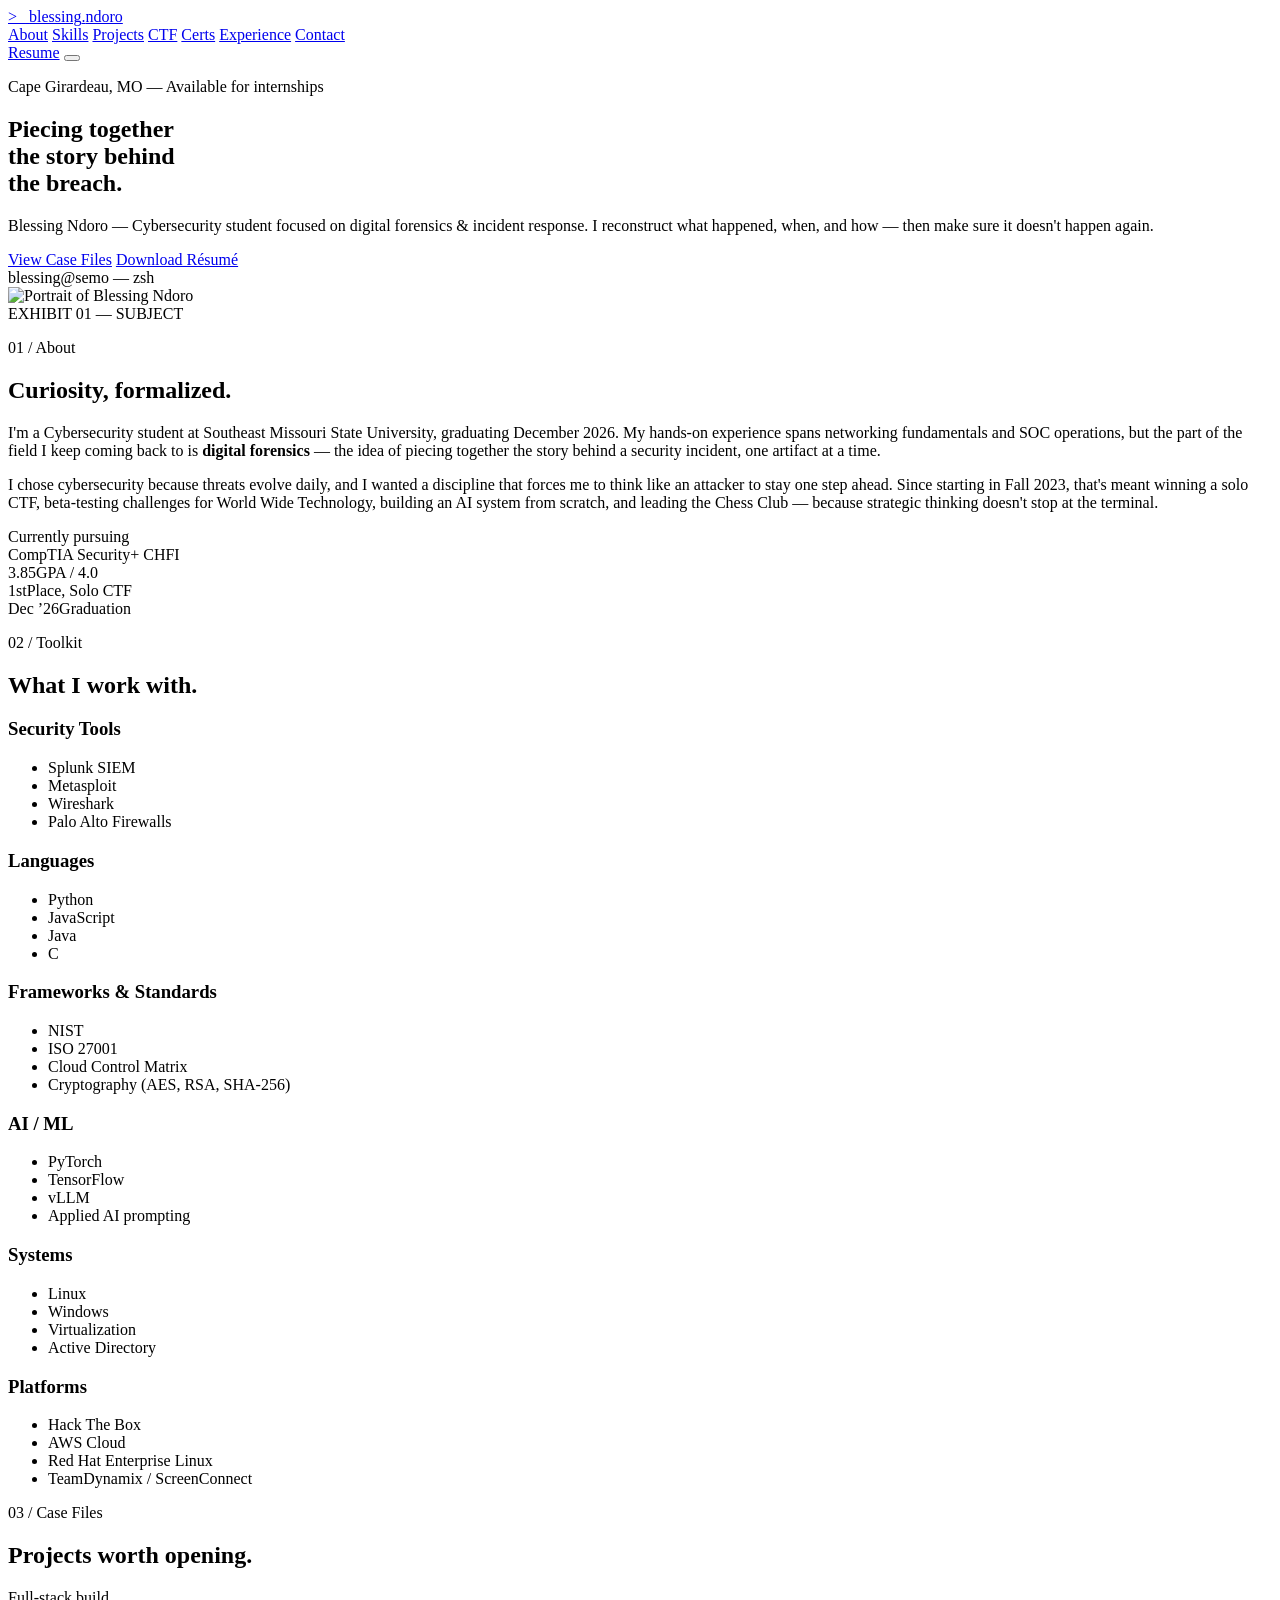
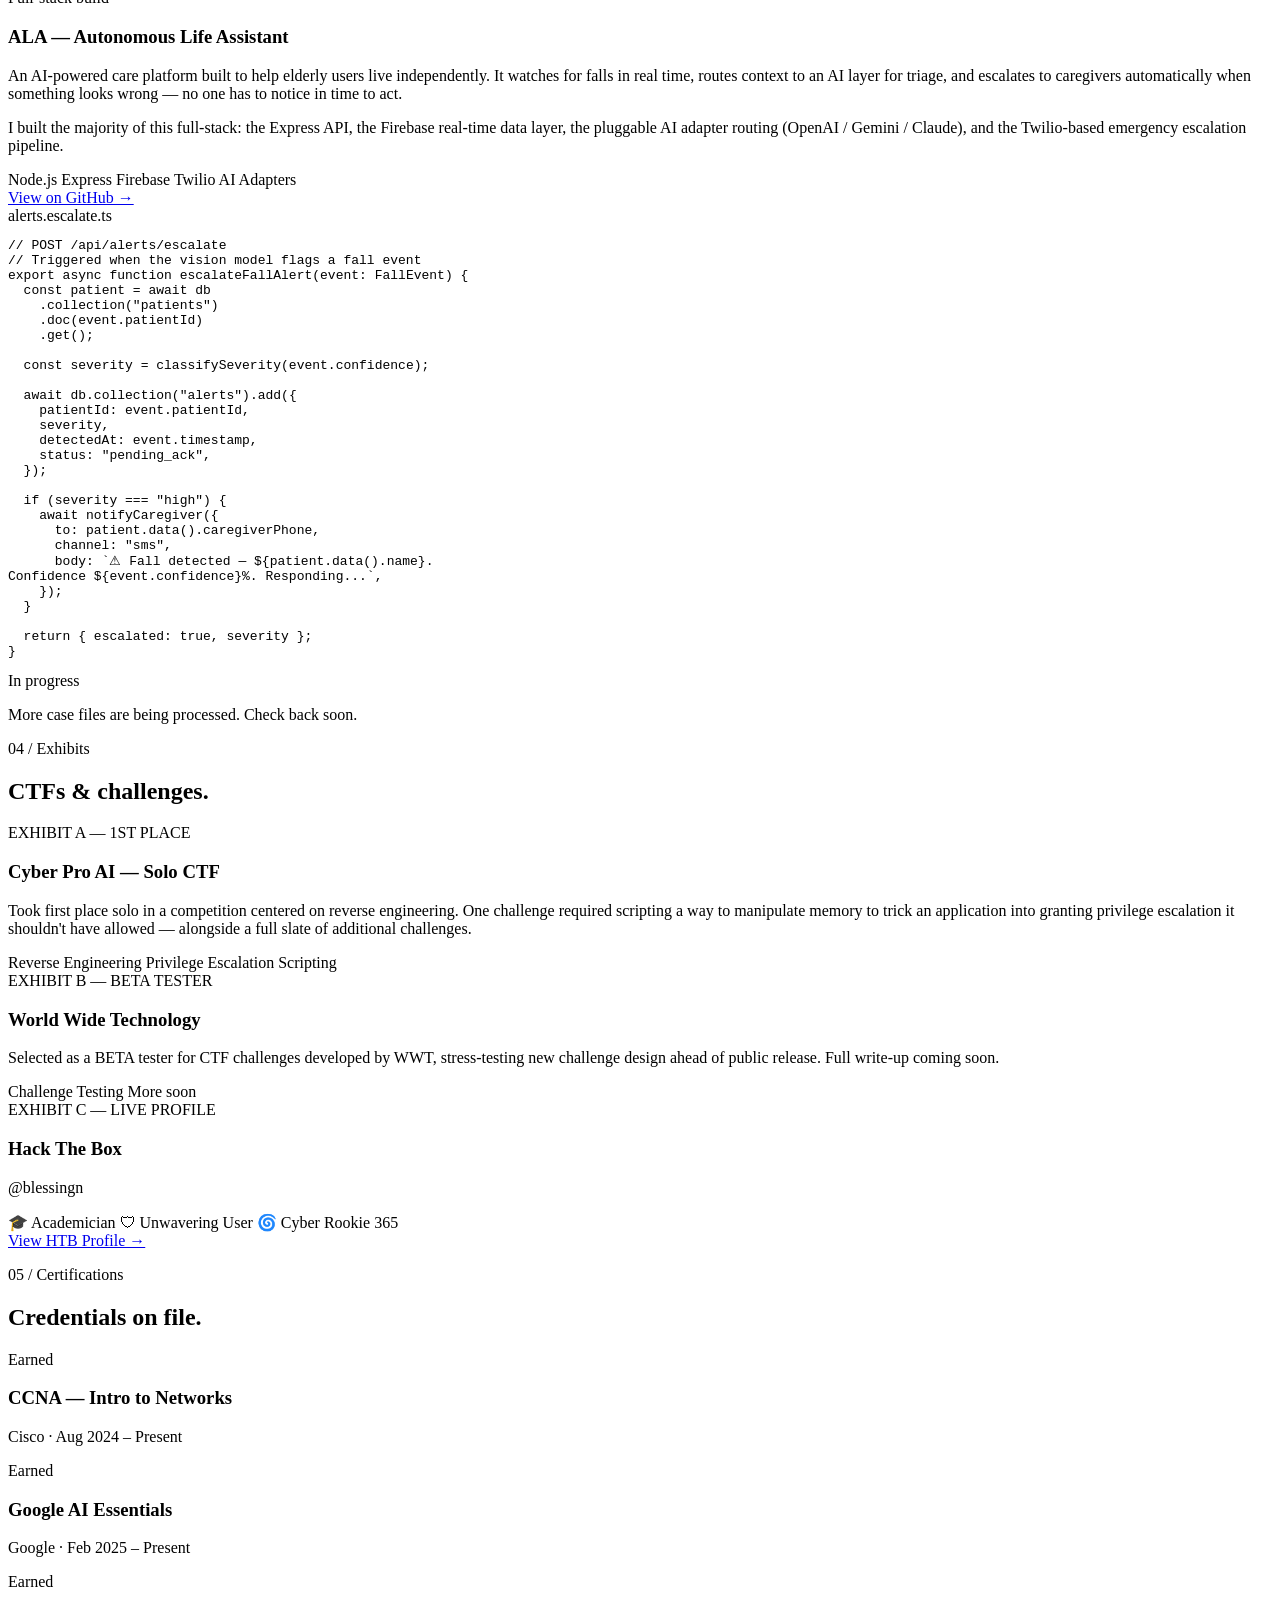
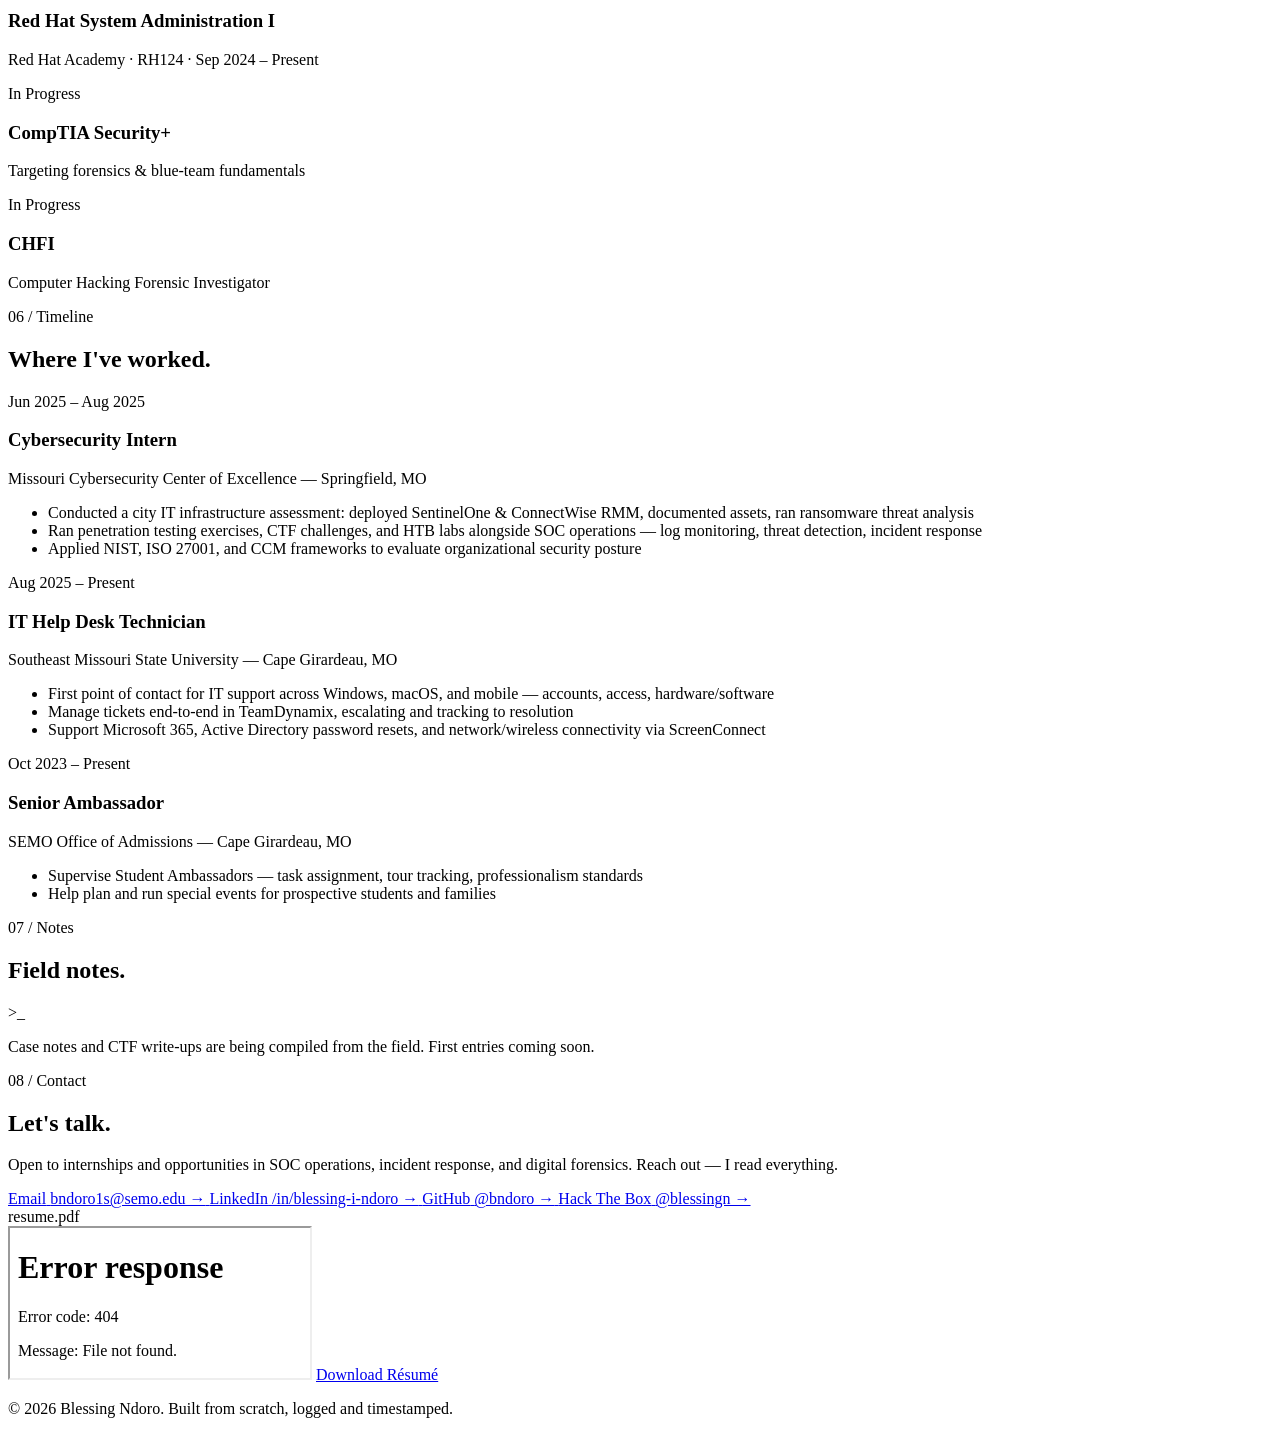
==== commit 2659d594: "Add files via upload" ====
--- a/cybersec-portfolio/cybersec-portfolio/index.html
+++ b/cybersec-portfolio/cybersec-portfolio/index.html
@@ -8,7 +8,7 @@
 <link rel="preconnect" href="https://fonts.googleapis.com">
 <link rel="preconnect" href="https://fonts.gstatic.com" crossorigin>
 <link href="https://fonts.googleapis.com/css2?family=JetBrains+Mono:wght@400;500;600;700&family=Inter:wght@400;500;600;700;800&display=swap" rel="stylesheet">
-<link rel="stylesheet" href="css/style.css">
+<link rel="stylesheet" href="/css/style.css">
 </head>
 <body>
 
@@ -30,7 +30,7 @@
       <a href="#experience">Experience</a>
       <a href="#contact">Contact</a>
     </nav>
-    <a href="assets/resume.pdf" target="_blank" class="btn btn-ghost nav-resume">Resume</a>
+    <a href="/assets/resume.pdf" target="_blank" class="btn btn-ghost nav-resume">Resume</a>
     <button class="nav-toggle" id="navToggle" aria-label="Toggle menu" aria-expanded="false">
       <span></span><span></span><span></span>
     </button>
@@ -46,7 +46,7 @@
       <p class="hero-sub">Blessing Ndoro — Cybersecurity student focused on digital forensics &amp; incident response. I reconstruct what happened, when, and how — then make sure it doesn't happen again.</p>
       <div class="hero-cta">
         <a href="#projects" class="btn btn-primary">View Case Files</a>
-        <a href="assets/resume.pdf" target="_blank" class="btn btn-ghost">Download Résumé</a>
+        <a href="/assets/resume.pdf" target="_blank" class="btn btn-ghost">Download Résumé</a>
       </div>
     </div>
 
@@ -66,7 +66,7 @@
   <div class="section-inner about-grid">
     <div class="about-photo-wrap reveal">
       <div class="about-photo">
-        <img src="assets/headshot.jpg" alt="Portrait of Blessing Ndoro">
+        <img src="/assets/headshot.jpg" alt="Portrait of Blessing Ndoro">
       </div>
       <div class="about-photo-tag">EXHIBIT&nbsp;01 — SUBJECT</div>
     </div>
@@ -407,8 +407,8 @@
         <div class="terminal-dots"><span></span><span></span><span></span></div>
         <span class="editor-tab">resume.pdf</span>
       </div>
-      <iframe src="assets/resume.pdf" title="Blessing Ndoro Résumé" class="resume-frame"></iframe>
-      <a href="assets/resume.pdf" target="_blank" class="btn btn-primary resume-download">Download Résumé</a>
+      <iframe src="/assets/resume.pdf" title="Blessing Ndoro Résumé" class="resume-frame"></iframe>
+      <a href="/assets/resume.pdf" target="_blank" class="btn btn-primary resume-download">Download Résumé</a>
     </div>
   </div>
 </section>
@@ -417,6 +417,6 @@
   <p>© 2026 Blessing Ndoro. Built from scratch, logged and timestamped.</p>
 </footer>
 
-<script src="js/main.js"></script>
+<script src="/js/main.js"></script>
 </body>
 </html>
